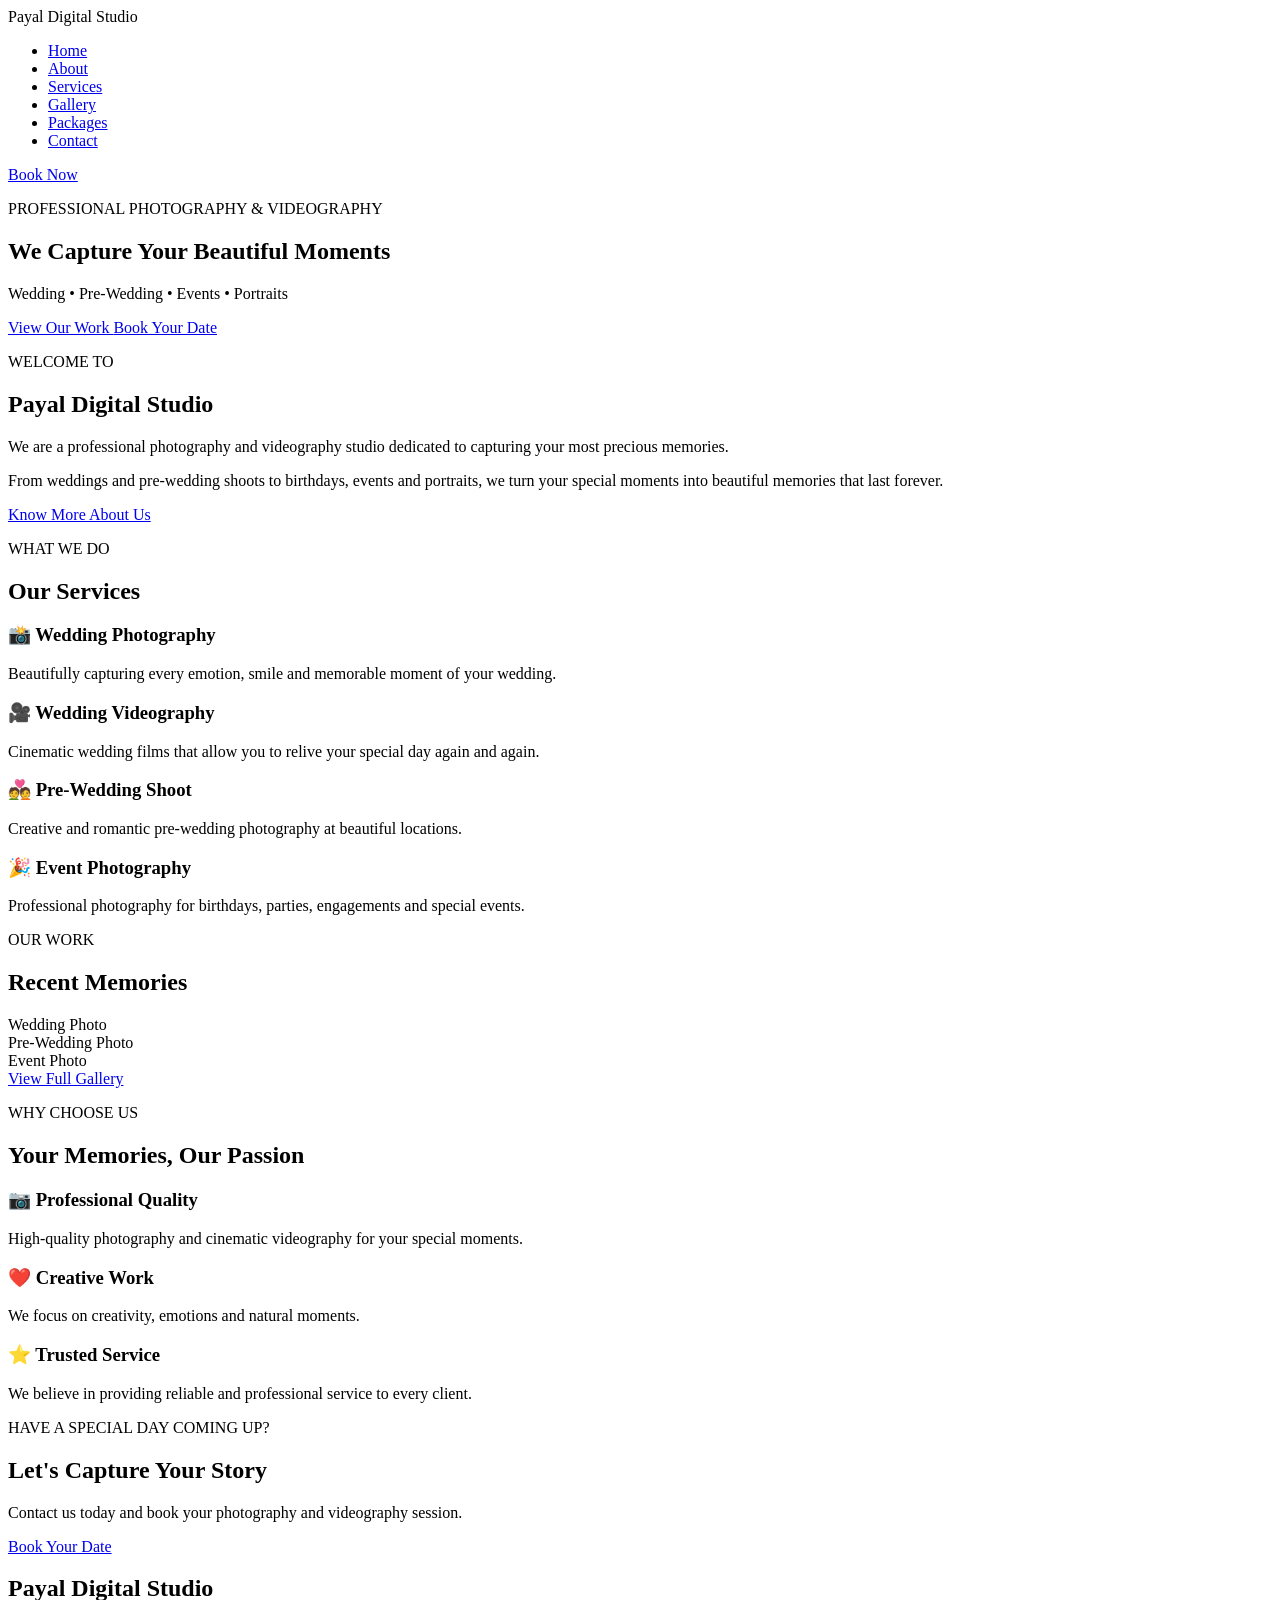
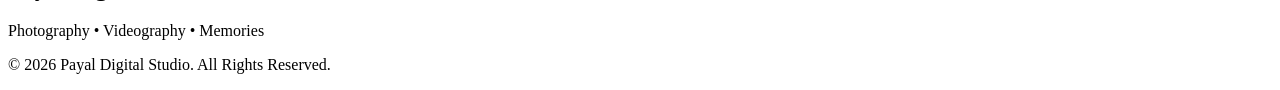
==== index.html @ d98f9c9b "Add files via upload" ====
<!DOCTYPE html>
<html lang="en">

<head>
    <meta charset="UTF-8">
    <meta name="viewport" content="width=device-width, initial-scale=1.0">

    <title>Payal Digital Studio | Photography & Videography</title>

    <!-- CSS File -->
    <link rel="stylesheet" href="css/style.css">
</head>

<body>

    <!-- ================= NAVBAR ================= -->

    <header>
        <nav class="navbar">

            <div class="logo">
                Payal Digital Studio
            </div>

            <ul class="nav-links">
                <li><a href="index.html">Home</a></li>
                <li><a href="about.html">About</a></li>
                <li><a href="services.html">Services</a></li>
                <li><a href="gallery.html">Gallery</a></li>
                <li><a href="packages.html">Packages</a></li>
                <li><a href="contact.html">Contact</a></li>
            </ul>

            <a href="contact.html" class="booking-btn">
                Book Now
            </a>

        </nav>
    </header>


    <!-- ================= HERO SECTION ================= -->

    <section class="hero">

        <div class="hero-content">

            <p class="hero-small-text">
                PROFESSIONAL PHOTOGRAPHY & VIDEOGRAPHY
            </p>

            <h1>
                We Capture Your
                <span>Beautiful Moments</span>
            </h1>

            <p>
                Wedding • Pre-Wedding • Events • Portraits
            </p>

            <div class="hero-buttons">

                <a href="gallery.html" class="primary-btn">
                    View Our Work
                </a>

                <a href="contact.html" class="secondary-btn">
                    Book Your Date
                </a>

            </div>

        </div>

    </section>


    <!-- ================= ABOUT PREVIEW ================= -->

    <section class="about-preview">

        <div class="section-heading">

            <p>WELCOME TO</p>

            <h2>
                Payal Digital Studio
            </h2>

        </div>

        <div class="about-content">

            <div class="about-text">

                <p>
                    We are a professional photography and videography studio
                    dedicated to capturing your most precious memories.
                </p>

                <p>
                    From weddings and pre-wedding shoots to birthdays,
                    events and portraits, we turn your special moments
                    into beautiful memories that last forever.
                </p>

                <a href="about.html" class="primary-btn">
                    Know More About Us
                </a>

            </div>

        </div>

    </section>


    <!-- ================= SERVICES ================= -->

    <section class="services">

        <div class="section-heading">

            <p>WHAT WE DO</p>

            <h2>
                Our Services
            </h2>

        </div>

        <div class="service-container">

            <div class="service-card">

                <h3>📸 Wedding Photography</h3>

                <p>
                    Beautifully capturing every emotion,
                    smile and memorable moment of your wedding.
                </p>

            </div>


            <div class="service-card">

                <h3>🎥 Wedding Videography</h3>

                <p>
                    Cinematic wedding films that allow you
                    to relive your special day again and again.
                </p>

            </div>


            <div class="service-card">

                <h3>💑 Pre-Wedding Shoot</h3>

                <p>
                    Creative and romantic pre-wedding
                    photography at beautiful locations.
                </p>

            </div>


            <div class="service-card">

                <h3>🎉 Event Photography</h3>

                <p>
                    Professional photography for birthdays,
                    parties, engagements and special events.
                </p>

            </div>

        </div>

    </section>


    <!-- ================= GALLERY PREVIEW ================= -->

    <section class="gallery-preview">

        <div class="section-heading">

            <p>OUR WORK</p>

            <h2>
                Recent Memories
            </h2>

        </div>

        <div class="gallery-container">

            <div class="gallery-item">
                <div class="gallery-placeholder">
                    Wedding Photo
                </div>
            </div>

            <div class="gallery-item">
                <div class="gallery-placeholder">
                    Pre-Wedding Photo
                </div>
            </div>

            <div class="gallery-item">
                <div class="gallery-placeholder">
                    Event Photo
                </div>
            </div>

        </div>

        <div class="center-btn">

            <a href="gallery.html" class="primary-btn">
                View Full Gallery
            </a>

        </div>

    </section>


    <!-- ================= WHY CHOOSE US ================= -->

    <section class="why-us">

        <div class="section-heading">

            <p>WHY CHOOSE US</p>

            <h2>
                Your Memories, Our Passion
            </h2>

        </div>

        <div class="features">

            <div class="feature">
                <h3>📷 Professional Quality</h3>
                <p>
                    High-quality photography and cinematic
                    videography for your special moments.
                </p>
            </div>

            <div class="feature">
                <h3>❤️ Creative Work</h3>
                <p>
                    We focus on creativity, emotions and
                    natural moments.
                </p>
            </div>

            <div class="feature">
                <h3>⭐ Trusted Service</h3>
                <p>
                    We believe in providing reliable and
                    professional service to every client.
                </p>
            </div>

        </div>

    </section>


    <!-- ================= BOOKING CTA ================= -->

    <section class="booking-section">

        <div class="booking-content">

            <p>
                HAVE A SPECIAL DAY COMING UP?
            </p>

            <h2>
                Let's Capture Your Story
            </h2>

            <p>
                Contact us today and book your photography
                and videography session.
            </p>

            <a href="contact.html" class="primary-btn">
                Book Your Date
            </a>

        </div>

    </section>


    <!-- ================= FOOTER ================= -->

    <footer>

        <div class="footer-content">

            <h2>
                Payal Digital Studio
            </h2>

            <p>
                Photography • Videography • Memories
            </p>

            <p>
                © 2026 Payal Digital Studio. All Rights Reserved.
            </p>

        </div>

    </footer>


    <!-- JavaScript File -->
    <script src="js/script.js"></script>

</body>

</html>
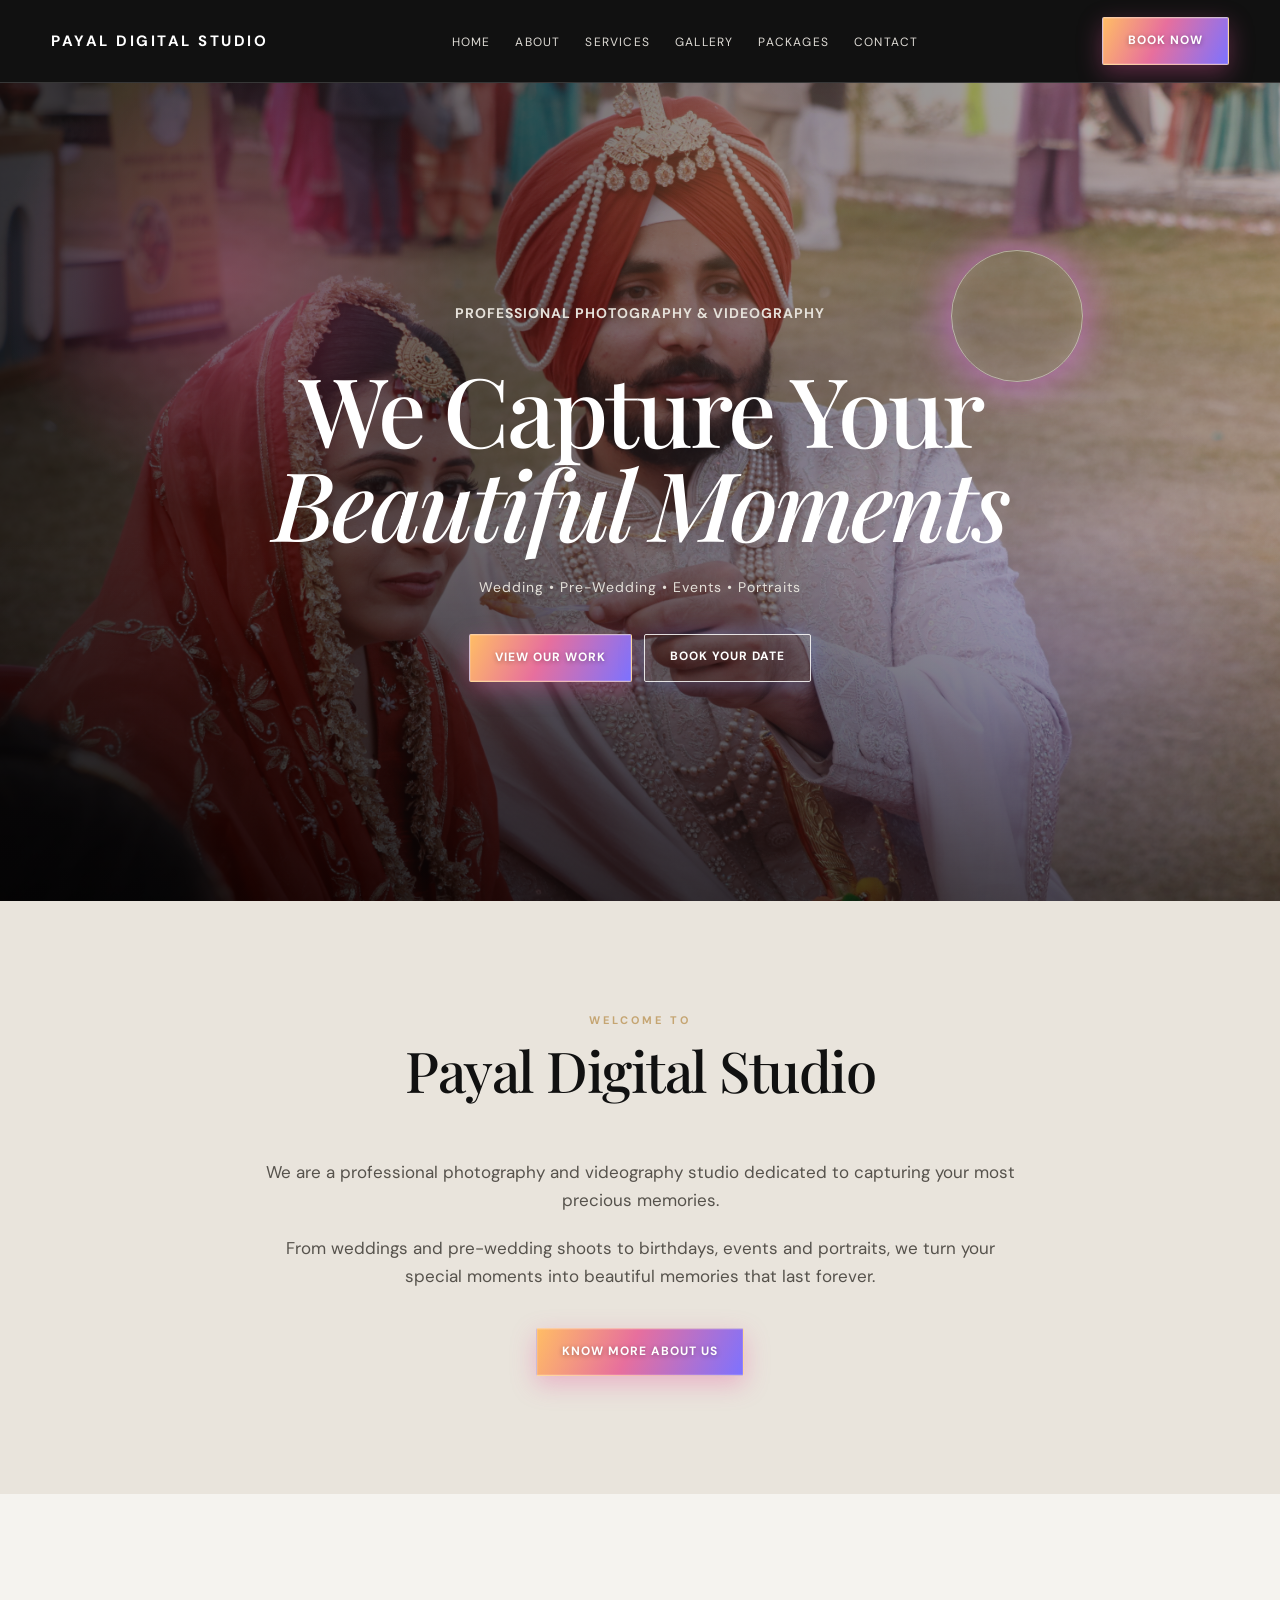
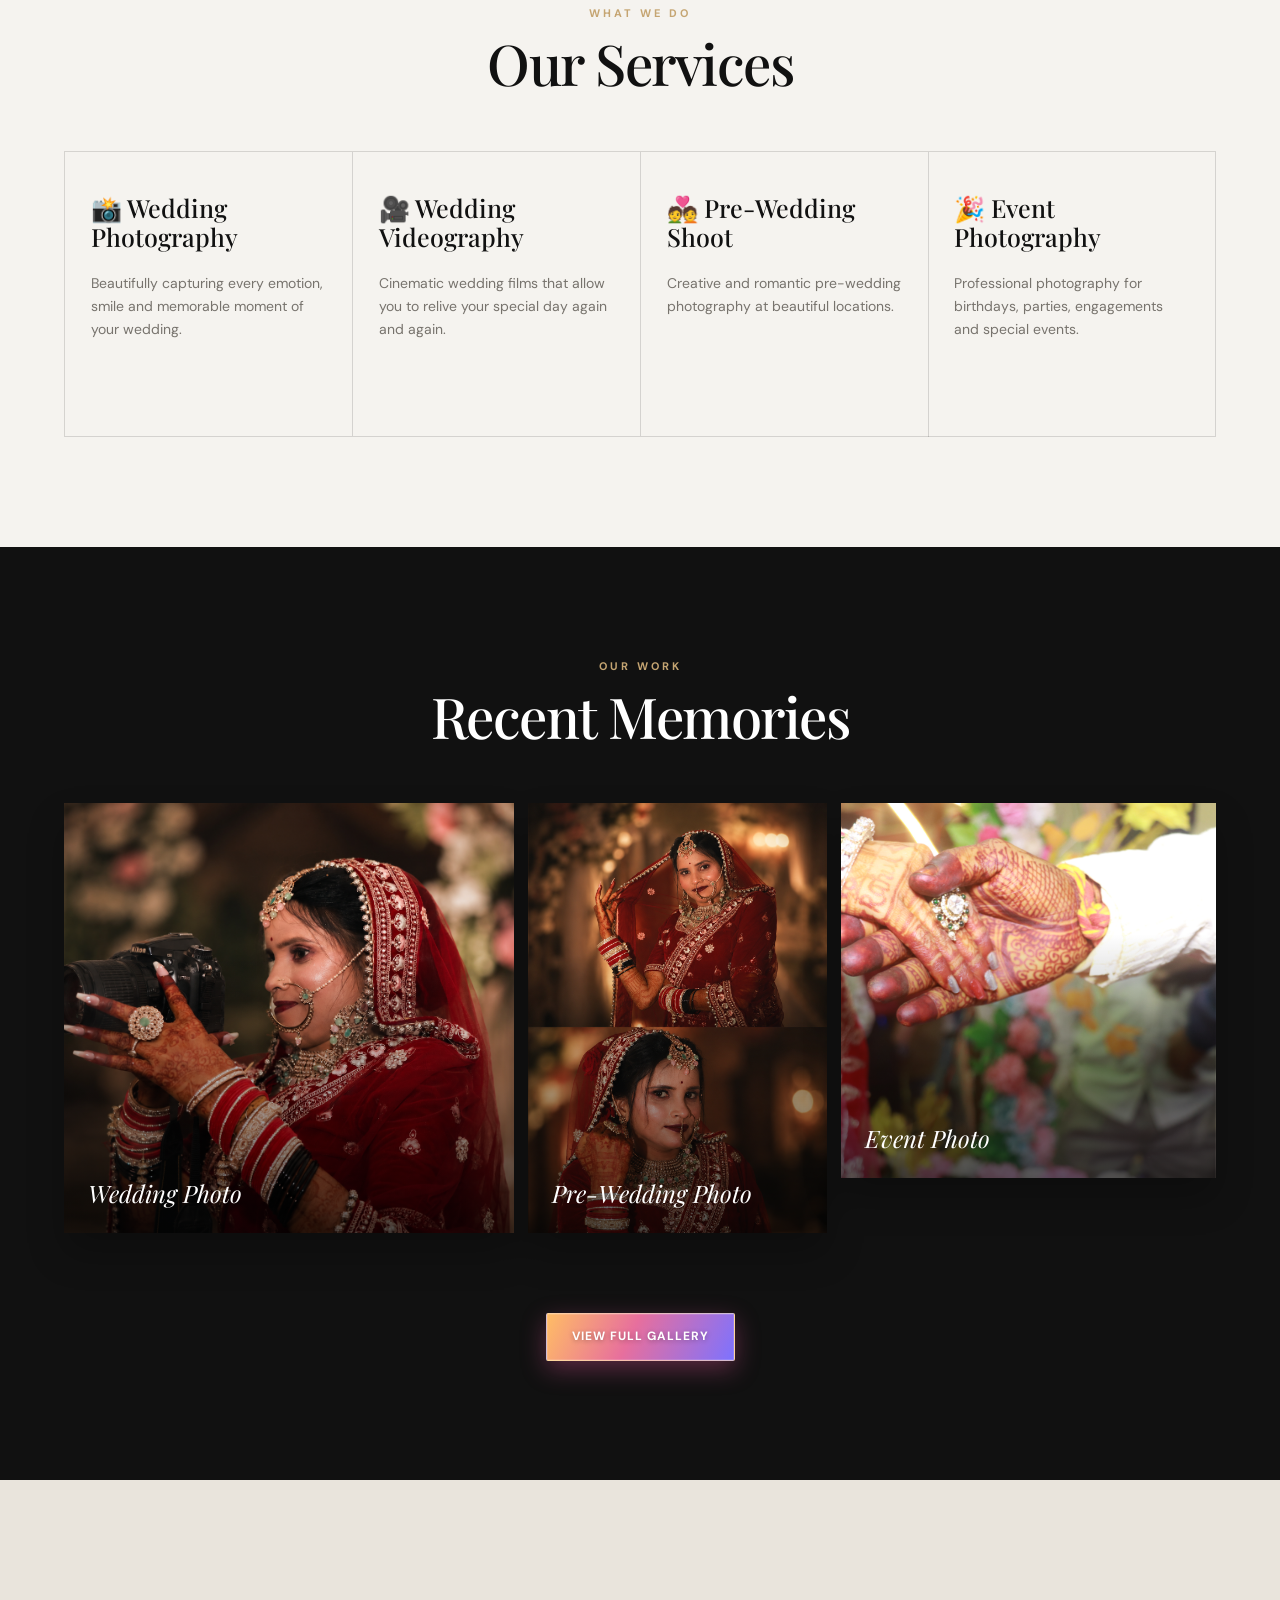
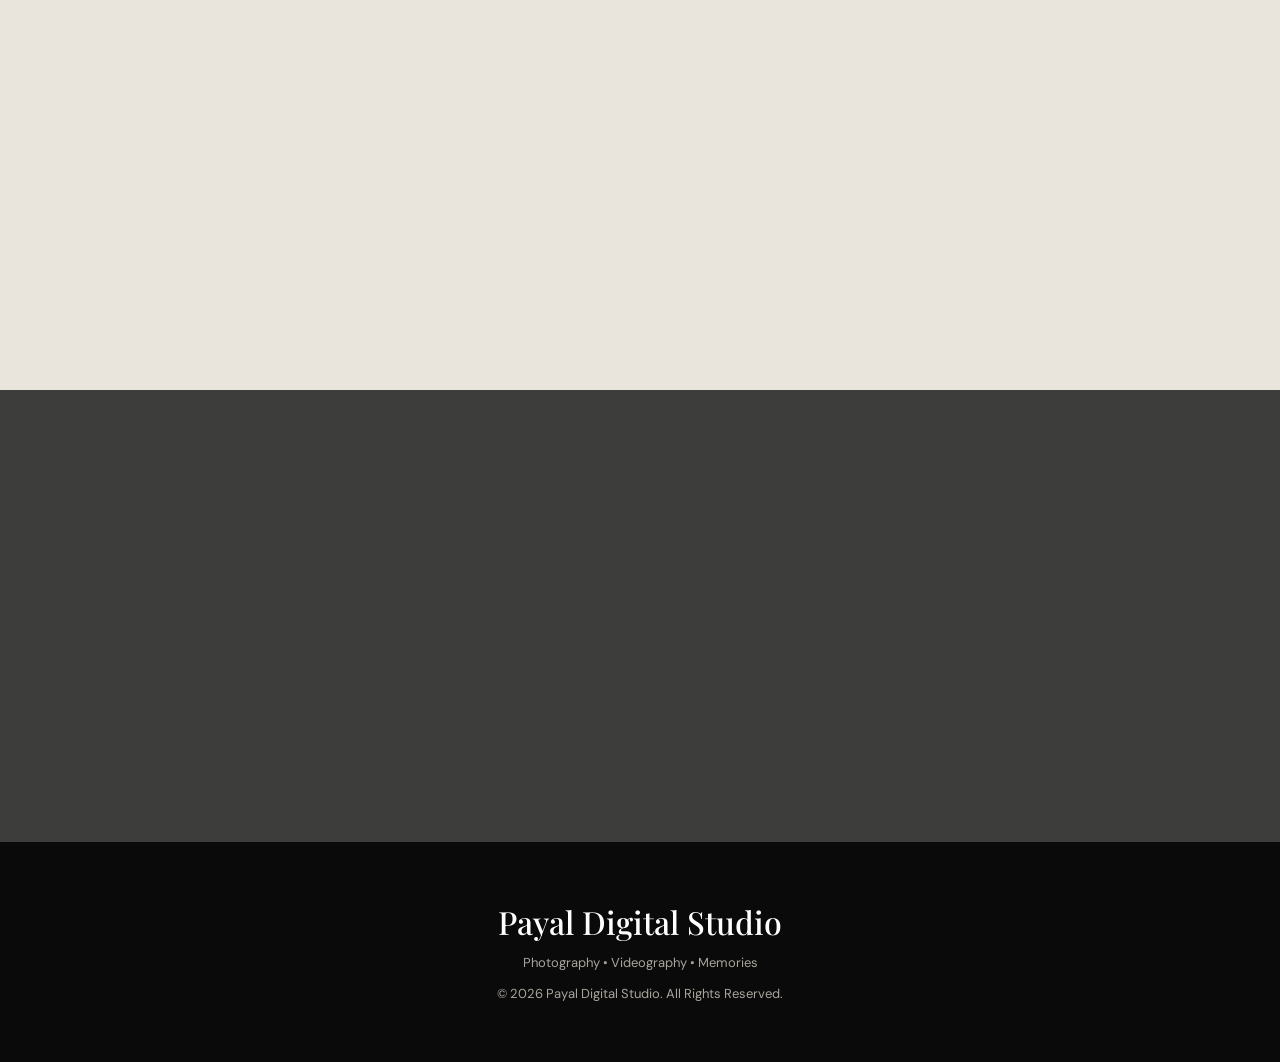
==== commit ba98e6a1: "Update website" ====
--- a/index.html
+++ b/index.html
@@ -1,334 +1,334 @@
-<!DOCTYPE html>
-<html lang="en">
-
-<head>
-    <meta charset="UTF-8">
-    <meta name="viewport" content="width=device-width, initial-scale=1.0">
-
-    <title>Payal Digital Studio | Photography & Videography</title>
-
-    <!-- CSS File -->
-    <link rel="stylesheet" href="css/style.css">
-</head>
-
-<body>
-
-    <!-- ================= NAVBAR ================= -->
-
-    <header>
-        <nav class="navbar">
-
-            <div class="logo">
-                Payal Digital Studio
-            </div>
-
-            <ul class="nav-links">
-                <li><a href="index.html">Home</a></li>
-                <li><a href="about.html">About</a></li>
-                <li><a href="services.html">Services</a></li>
-                <li><a href="gallery.html">Gallery</a></li>
-                <li><a href="packages.html">Packages</a></li>
-                <li><a href="contact.html">Contact</a></li>
-            </ul>
-
-            <a href="contact.html" class="booking-btn">
-                Book Now
-            </a>
-
-        </nav>
-    </header>
-
-
-    <!-- ================= HERO SECTION ================= -->
-
-    <section class="hero">
-
-        <div class="hero-content">
-
-            <p class="hero-small-text">
-                PROFESSIONAL PHOTOGRAPHY & VIDEOGRAPHY
-            </p>
-
-            <h1>
-                We Capture Your
-                <span>Beautiful Moments</span>
-            </h1>
-
-            <p>
-                Wedding • Pre-Wedding • Events • Portraits
-            </p>
-
-            <div class="hero-buttons">
-
-                <a href="gallery.html" class="primary-btn">
-                    View Our Work
-                </a>
-
-                <a href="contact.html" class="secondary-btn">
-                    Book Your Date
-                </a>
-
-            </div>
-
-        </div>
-
-    </section>
-
-
-    <!-- ================= ABOUT PREVIEW ================= -->
-
-    <section class="about-preview">
-
-        <div class="section-heading">
-
-            <p>WELCOME TO</p>
-
-            <h2>
-                Payal Digital Studio
-            </h2>
-
-        </div>
-
-        <div class="about-content">
-
-            <div class="about-text">
-
-                <p>
-                    We are a professional photography and videography studio
-                    dedicated to capturing your most precious memories.
-                </p>
-
-                <p>
-                    From weddings and pre-wedding shoots to birthdays,
-                    events and portraits, we turn your special moments
-                    into beautiful memories that last forever.
-                </p>
-
-                <a href="about.html" class="primary-btn">
-                    Know More About Us
-                </a>
-
-            </div>
-
-        </div>
-
-    </section>
-
-
-    <!-- ================= SERVICES ================= -->
-
-    <section class="services">
-
-        <div class="section-heading">
-
-            <p>WHAT WE DO</p>
-
-            <h2>
-                Our Services
-            </h2>
-
-        </div>
-
-        <div class="service-container">
-
-            <div class="service-card">
-
-                <h3>📸 Wedding Photography</h3>
-
-                <p>
-                    Beautifully capturing every emotion,
-                    smile and memorable moment of your wedding.
-                </p>
-
-            </div>
-
-
-            <div class="service-card">
-
-                <h3>🎥 Wedding Videography</h3>
-
-                <p>
-                    Cinematic wedding films that allow you
-                    to relive your special day again and again.
-                </p>
-
-            </div>
-
-
-            <div class="service-card">
-
-                <h3>💑 Pre-Wedding Shoot</h3>
-
-                <p>
-                    Creative and romantic pre-wedding
-                    photography at beautiful locations.
-                </p>
-
-            </div>
-
-
-            <div class="service-card">
-
-                <h3>🎉 Event Photography</h3>
-
-                <p>
-                    Professional photography for birthdays,
-                    parties, engagements and special events.
-                </p>
-
-            </div>
-
-        </div>
-
-    </section>
-
-
-    <!-- ================= GALLERY PREVIEW ================= -->
-
-    <section class="gallery-preview">
-
-        <div class="section-heading">
-
-            <p>OUR WORK</p>
-
-            <h2>
-                Recent Memories
-            </h2>
-
-        </div>
-
-        <div class="gallery-container">
-
-            <div class="gallery-item">
-                <div class="gallery-placeholder">
-                    Wedding Photo
-                </div>
-            </div>
-
-            <div class="gallery-item">
-                <div class="gallery-placeholder">
-                    Pre-Wedding Photo
-                </div>
-            </div>
-
-            <div class="gallery-item">
-                <div class="gallery-placeholder">
-                    Event Photo
-                </div>
-            </div>
-
-        </div>
-
-        <div class="center-btn">
-
-            <a href="gallery.html" class="primary-btn">
-                View Full Gallery
-            </a>
-
-        </div>
-
-    </section>
-
-
-    <!-- ================= WHY CHOOSE US ================= -->
-
-    <section class="why-us">
-
-        <div class="section-heading">
-
-            <p>WHY CHOOSE US</p>
-
-            <h2>
-                Your Memories, Our Passion
-            </h2>
-
-        </div>
-
-        <div class="features">
-
-            <div class="feature">
-                <h3>📷 Professional Quality</h3>
-                <p>
-                    High-quality photography and cinematic
-                    videography for your special moments.
-                </p>
-            </div>
-
-            <div class="feature">
-                <h3>❤️ Creative Work</h3>
-                <p>
-                    We focus on creativity, emotions and
-                    natural moments.
-                </p>
-            </div>
-
-            <div class="feature">
-                <h3>⭐ Trusted Service</h3>
-                <p>
-                    We believe in providing reliable and
-                    professional service to every client.
-                </p>
-            </div>
-
-        </div>
-
-    </section>
-
-
-    <!-- ================= BOOKING CTA ================= -->
-
-    <section class="booking-section">
-
-        <div class="booking-content">
-
-            <p>
-                HAVE A SPECIAL DAY COMING UP?
-            </p>
-
-            <h2>
-                Let's Capture Your Story
-            </h2>
-
-            <p>
-                Contact us today and book your photography
-                and videography session.
-            </p>
-
-            <a href="contact.html" class="primary-btn">
-                Book Your Date
-            </a>
-
-        </div>
-
-    </section>
-
-
-    <!-- ================= FOOTER ================= -->
-
-    <footer>
-
-        <div class="footer-content">
-
-            <h2>
-                Payal Digital Studio
-            </h2>
-
-            <p>
-                Photography • Videography • Memories
-            </p>
-
-            <p>
-                © 2026 Payal Digital Studio. All Rights Reserved.
-            </p>
-
-        </div>
-
-    </footer>
-
-
-    <!-- JavaScript File -->
-    <script src="js/script.js"></script>
-
-</body>
-
+<!DOCTYPE html>
+<html lang="en">
+
+<head>
+    <meta charset="UTF-8">
+    <meta name="viewport" content="width=device-width, initial-scale=1.0">
+
+    <title>Payal Digital Studio | Photography & Videography</title>
+
+    <!-- CSS File -->
+    <link rel="stylesheet" href="css/style.css">
+</head>
+
+<body>
+
+    <!-- ================= NAVBAR ================= -->
+
+    <header>
+        <nav class="navbar">
+
+            <div class="logo">
+                Payal Digital Studio
+            </div>
+
+            <ul class="nav-links">
+                <li><a href="index.html">Home</a></li>
+                <li><a href="about.html">About</a></li>
+                <li><a href="services.html">Services</a></li>
+                <li><a href="gallery.html">Gallery</a></li>
+                <li><a href="packages.html">Packages</a></li>
+                <li><a href="contact.html">Contact</a></li>
+            </ul>
+
+            <a href="contact.html" class="booking-btn">
+                Book Now
+            </a>
+
+        </nav>
+    </header>
+
+
+    <!-- ================= HERO SECTION ================= -->
+
+    <section class="hero">
+
+        <div class="hero-content">
+
+            <p class="hero-small-text">
+                PROFESSIONAL PHOTOGRAPHY & VIDEOGRAPHY
+            </p>
+
+            <h1>
+                We Capture Your
+                <span>Beautiful Moments</span>
+            </h1>
+
+            <p>
+                Wedding • Pre-Wedding • Events • Portraits
+            </p>
+
+            <div class="hero-buttons">
+
+                <a href="gallery.html" class="primary-btn">
+                    View Our Work
+                </a>
+
+                <a href="contact.html" class="secondary-btn">
+                    Book Your Date
+                </a>
+
+            </div>
+
+        </div>
+
+    </section>
+
+
+    <!-- ================= ABOUT PREVIEW ================= -->
+
+    <section class="about-preview">
+
+        <div class="section-heading">
+
+            <p>WELCOME TO</p>
+
+            <h2>
+                Payal Digital Studio
+            </h2>
+
+        </div>
+
+        <div class="about-content">
+
+            <div class="about-text">
+
+                <p>
+                    We are a professional photography and videography studio
+                    dedicated to capturing your most precious memories.
+                </p>
+
+                <p>
+                    From weddings and pre-wedding shoots to birthdays,
+                    events and portraits, we turn your special moments
+                    into beautiful memories that last forever.
+                </p>
+
+                <a href="about.html" class="primary-btn">
+                    Know More About Us
+                </a>
+
+            </div>
+
+        </div>
+
+    </section>
+
+
+    <!-- ================= SERVICES ================= -->
+
+    <section class="services">
+
+        <div class="section-heading">
+
+            <p>WHAT WE DO</p>
+
+            <h2>
+                Our Services
+            </h2>
+
+        </div>
+
+        <div class="service-container">
+
+            <div class="service-card">
+
+                <h3>📸 Wedding Photography</h3>
+
+                <p>
+                    Beautifully capturing every emotion,
+                    smile and memorable moment of your wedding.
+                </p>
+
+            </div>
+
+
+            <div class="service-card">
+
+                <h3>🎥 Wedding Videography</h3>
+
+                <p>
+                    Cinematic wedding films that allow you
+                    to relive your special day again and again.
+                </p>
+
+            </div>
+
+
+            <div class="service-card">
+
+                <h3>💑 Pre-Wedding Shoot</h3>
+
+                <p>
+                    Creative and romantic pre-wedding
+                    photography at beautiful locations.
+                </p>
+
+            </div>
+
+
+            <div class="service-card">
+
+                <h3>🎉 Event Photography</h3>
+
+                <p>
+                    Professional photography for birthdays,
+                    parties, engagements and special events.
+                </p>
+
+            </div>
+
+        </div>
+
+    </section>
+
+
+    <!-- ================= GALLERY PREVIEW ================= -->
+
+    <section class="gallery-preview">
+
+        <div class="section-heading">
+
+            <p>OUR WORK</p>
+
+            <h2>
+                Recent Memories
+            </h2>
+
+        </div>
+
+        <div class="gallery-container">
+
+            <div class="gallery-item">
+                <div class="gallery-placeholder">
+                    Wedding Photo
+                </div>
+            </div>
+
+            <div class="gallery-item">
+                <div class="gallery-placeholder">
+                    Pre-Wedding Photo
+                </div>
+            </div>
+
+            <div class="gallery-item">
+                <div class="gallery-placeholder">
+                    Event Photo
+                </div>
+            </div>
+
+        </div>
+
+        <div class="center-btn">
+
+            <a href="gallery.html" class="primary-btn">
+                View Full Gallery
+            </a>
+
+        </div>
+
+    </section>
+
+
+    <!-- ================= WHY CHOOSE US ================= -->
+
+    <section class="why-us">
+
+        <div class="section-heading">
+
+            <p>WHY CHOOSE US</p>
+
+            <h2>
+                Your Memories, Our Passion
+            </h2>
+
+        </div>
+
+        <div class="features">
+
+            <div class="feature">
+                <h3>📷 Professional Quality</h3>
+                <p>
+                    High-quality photography and cinematic
+                    videography for your special moments.
+                </p>
+            </div>
+
+            <div class="feature">
+                <h3>❤️ Creative Work</h3>
+                <p>
+                    We focus on creativity, emotions and
+                    natural moments.
+                </p>
+            </div>
+
+            <div class="feature">
+                <h3>⭐ Trusted Service</h3>
+                <p>
+                    We believe in providing reliable and
+                    professional service to every client.
+                </p>
+            </div>
+
+        </div>
+
+    </section>
+
+
+    <!-- ================= BOOKING CTA ================= -->
+
+    <section class="booking-section">
+
+        <div class="booking-content">
+
+            <p>
+                HAVE A SPECIAL DAY COMING UP?
+            </p>
+
+            <h2>
+                Let's Capture Your Story
+            </h2>
+
+            <p>
+                Contact us today and book your photography
+                and videography session.
+            </p>
+
+            <a href="contact.html" class="primary-btn">
+                Book Your Date
+            </a>
+
+        </div>
+
+    </section>
+
+
+    <!-- ================= FOOTER ================= -->
+
+    <footer>
+
+        <div class="footer-content">
+
+            <h2>
+                Payal Digital Studio
+            </h2>
+
+            <p>
+                Photography • Videography • Memories
+            </p>
+
+            <p>
+                © 2026 Payal Digital Studio. All Rights Reserved.
+            </p>
+
+        </div>
+
+    </footer>
+
+
+    <!-- JavaScript File -->
+    <script src="js/script.js"></script>
+
+</body>
+
 </html>
--- a/css/style.css
+++ b/css/style.css
@@ -0,0 +1,621 @@
+﻿@import url('https://fonts.googleapis.com/css2?family=DM+Sans:wght@400;500;600;700&family=Playfair+Display:ital,wght@0,500;0,600;0,700;1,500&display=swap');
+
+:root {
+ --ink:#111;
+ --paper:#f5f3ef;
+ --muted:#77736d;
+ --accent:#c5a572;
+ --line:rgba(17,17,17,.14);
+ }
+
+* {
+ margin:0;
+ padding:0;
+ box-sizing:border-box;
+ }
+ html {
+ scroll-behavior:smooth;
+ }
+
+body {
+ background:var(--paper);
+ color:var(--ink);
+ font-family:'DM Sans',Arial,sans-serif;
+ line-height:1.65;
+ overflow-x:hidden;
+ }
+ a {
+ color:inherit;
+ text-decoration:none;
+ }
+ ul {
+ list-style:none;
+ }
+
+header {
+ background:#111;
+ position:sticky;
+ top:0;
+ z-index:20;
+ border-bottom:1px solid rgba(255,255,255,.16);
+ }
+
+.navbar {
+ min-height:82px;
+ max-width:1400px;
+ margin:auto;
+ padding:0 4vw;
+ display:flex;
+ align-items:center;
+ justify-content:space-between;
+ gap:28px;
+ }
+
+.logo {
+ color:#fff;
+ text-transform:uppercase;
+ letter-spacing:2.5px;
+ font-size:15px;
+ font-weight:700;
+ white-space:nowrap;
+ }
+
+.nav-links {
+ display:flex;
+ align-items:center;
+ gap:25px;
+ }
+.nav-links a {
+ color:#dedbd5;
+ font-size:12px;
+ letter-spacing:1.2px;
+ text-transform:uppercase;
+ transition:color .25s ease;
+ }
+.nav-links a:hover {
+ color:var(--accent);
+ }
+
+.booking-btn,.primary-btn {
+ background:var(--accent);
+ color:#171512;
+ display:inline-block;
+ padding:13px 25px;
+ font-size:12px;
+ font-weight:700;
+ letter-spacing:1px;
+ text-transform:uppercase;
+ transition:transform .3s ease,background .3s ease;
+ }
+.booking-btn:hover,.primary-btn:hover {
+ background:#fff;
+ transform:translateY(-3px);
+ }
+
+.hero {
+ min-height:calc(100vh - 82px);
+ display:grid;
+ place-items:center;
+ position:relative;
+ isolation:isolate;
+ padding:100px 20px;
+ text-align:center;
+ background:linear-gradient(90deg,rgba(0,0,0,.78),rgba(0,0,0,.25)),url('../images/hero.JPG') center/cover no-repeat;
+ }
+.hero::after {
+ content:'';
+ position:absolute;
+ inset:0;
+ z-index:-1;
+ background:linear-gradient(transparent 55%,rgba(0,0,0,.55));
+ }
+
+.hero-content {
+ max-width:1000px;
+ color:#fff;
+ animation:hero-in 1.1s cubic-bezier(.2,.7,.2,1) both;
+ }
+.hero-small-text,.section-heading p,.booking-content > p:first-child {
+ color:var(--accent);
+ font-size:11px;
+ font-weight:700;
+ letter-spacing:3px;
+ text-transform:uppercase;
+ }
+.hero-small-text {
+ margin-bottom:24px;
+ }
+
+.hero h1 {
+ font-family:'Playfair Display',Georgia,serif;
+ font-size:clamp(48px,7.5vw,105px);
+ font-weight:500;
+ line-height:.98;
+ letter-spacing:-3px;
+ margin-bottom:27px;
+ }
+.hero h1 span {
+ color:#fff;
+ display:block;
+ font-style:italic;
+ }
+.hero-content > p {
+ color:#e5e1da;
+ letter-spacing:1px;
+ font-size:14px;
+ margin-bottom:35px;
+ }
+
+.hero-buttons {
+ display:flex;
+ justify-content:center;
+ gap:12px;
+ flex-wrap:wrap;
+ }
+.secondary-btn {
+ border:1px solid rgba(255,255,255,.75);
+ color:#fff;
+ display:inline-block;
+ padding:12px 25px;
+ font-size:12px;
+ font-weight:700;
+ letter-spacing:1px;
+ text-transform:uppercase;
+ transition:.3s ease;
+ }
+.secondary-btn:hover {
+ background:#fff;
+ color:#111;
+ }
+
+section {
+ padding:110px 5vw;
+ }
+.section-heading {
+ text-align:center;
+ margin:0 auto 58px;
+ max-width:700px;
+ }
+.section-heading p {
+ margin-bottom:12px;
+ }
+.section-heading h2 {
+ font:500 clamp(37px,4.4vw,64px)/1.04 'Playfair Display',Georgia,serif;
+ letter-spacing:-1.5px;
+ }
+
+.about-preview,.why-us {
+ background:#e9e4dc;
+ }
+.about-content {
+ max-width:760px;
+ text-align:center;
+ margin:auto;
+ }
+.about-text p {
+ color:#56524c;
+ font-size:17px;
+ margin-bottom:20px;
+ }
+.about-text .primary-btn {
+ margin-top:18px;
+ }
+
+.services {
+ background:var(--paper);
+ }
+.service-container {
+ max-width:1300px;
+ margin:auto;
+ display:grid;
+ grid-template-columns:repeat(4,1fr);
+ border-top:1px solid var(--line);
+ border-left:1px solid var(--line);
+ }
+.service-card {
+ min-height:285px;
+ padding:42px 26px 30px;
+ background:transparent;
+ border-right:1px solid var(--line);
+ border-bottom:1px solid var(--line);
+ transition:background .35s ease,color .35s ease,transform .35s ease;
+ }
+.service-card:hover {
+ background:#171717;
+ color:#fff;
+ transform:translateY(-8px);
+ }
+.service-card h3 {
+ font:500 25px/1.15 'Playfair Display',Georgia,serif;
+ margin-bottom:20px;
+ }
+.service-card p {
+ color:var(--muted);
+ font-size:14px;
+ transition:color .3s;
+ }
+.service-card:hover p {
+ color:#d8d2c8;
+ }
+
+.gallery-preview {
+ background:#111;
+ color:#fff;
+ }
+.gallery-preview .section-heading h2 {
+ color:#fff;
+ }
+.gallery-container {
+ max-width:1300px;
+ display:grid;
+ grid-template-columns:1.2fr .8fr 1fr;
+ gap:14px;
+ margin:auto;
+ }
+.gallery-item {
+ height:430px;
+ overflow:hidden;
+ position:relative;
+ background:#292929;
+ }
+.gallery-item:nth-child(2) {
+ transform:translateY(45px);
+ }
+.gallery-item:nth-child(3) {
+ height:375px;
+ }
+.gallery-placeholder {
+ width:100%;
+ height:100%;
+ display:grid;
+ place-items:end start;
+ padding:24px;
+ background:linear-gradient(0deg,rgba(0,0,0,.65),transparent 65%),url('../images/ChatGPT Image Aug 26, 2026, 05_26_32 PM.png') center/cover;
+ color:#fff;
+ font:italic 24px 'Playfair Display',serif;
+ transition:transform .7s cubic-bezier(.2,.7,.2,1);
+ }
+.gallery-item:nth-child(2) .gallery-placeholder {
+ background-image:linear-gradient(0deg,rgba(0,0,0,.65),transparent 65%),url('../images/ChatGPT Image Aug 26, 2026, 05_28_21 PM.png');
+ background-position:center top;
+ }
+.gallery-item:nth-child(3) .gallery-placeholder {
+ background-image:linear-gradient(0deg,rgba(0,0,0,.65),transparent 65%),url('../images/wedding.JPG');
+ background-position:65% center;
+ }
+.gallery-item:hover .gallery-placeholder {
+ transform:scale(1.07);
+ }
+.center-btn {
+ margin-top:80px;
+ text-align:center;
+ }
+
+.features {
+ max-width:1150px;
+ margin:auto;
+ display:grid;
+ grid-template-columns:repeat(3,1fr);
+ gap:0;
+ }
+.feature {
+ text-align:center;
+ padding:26px 42px;
+ border-right:1px solid var(--line);
+ }
+.feature:last-child {
+ border:0;
+ }
+.feature h3 {
+ font:500 25px/1.2 'Playfair Display',Georgia,serif;
+ margin-bottom:15px;
+ }
+.feature p {
+ color:#5f5a53;
+ font-size:14px;
+ }
+
+.booking-section {
+ background:linear-gradient(rgba(0,0,0,.75),rgba(0,0,0,.75)),url('../images/hero.JPG') center/cover fixed;
+ color:#fff;
+ text-align:center;
+ }
+.booking-content {
+ max-width:760px;
+ margin:auto;
+ }
+.booking-content h2 {
+ font:500 clamp(42px,5vw,70px)/1.03 'Playfair Display',Georgia,serif;
+ margin:17px 0;
+ }
+.booking-content > p:not(:first-child) {
+ color:#ddd7cf;
+ margin-bottom:32px;
+ }
+ footer {
+ background:#0a0a0a;
+ color:#fff;
+ padding:58px 20px;
+ text-align:center;
+ }
+.footer-content h2 {
+ font:500 32px 'Playfair Display',serif;
+ }
+.footer-content p {
+ color:#aaa49c;
+ font-size:13px;
+ margin-top:9px;
+ }
+
+[data-reveal] {
+ opacity:0;
+ transform:translateY(35px);
+ transition:opacity .75s ease,transform .75s cubic-bezier(.2,.7,.2,1);
+ }
+ [data-reveal].is-visible {
+ opacity:1;
+ transform:none;
+ }
+ @keyframes hero-in {
+ from {
+ opacity:0;
+ transform:translateY(24px);
+ }
+ to {
+ opacity:1;
+ transform:none;
+ }
+ }
+ @media (prefers-reduced-motion:reduce) {
+ *,*::before,*::after {
+ animation-duration:.01ms!important;
+ transition-duration:.01ms!important;
+ scroll-behavior:auto!important;
+ }
+ }
+
+@media (max-width:900px) {
+ .nav-links {
+ gap:13px;
+ }
+.service-container {
+ grid-template-columns:repeat(2,1fr);
+ }
+.gallery-container {
+ grid-template-columns:1fr 1fr;
+ }
+.gallery-item:nth-child(2) {
+ transform:none;
+ }
+.gallery-item:nth-child(3) {
+ grid-column:1/-1;
+ }
+.feature {
+ padding:24px;
+ }
+ }
+ @media (max-width:680px) {
+ header {
+ position:relative;
+ }
+.navbar {
+ min-height:auto;
+ padding:19px 20px;
+ flex-wrap:wrap;
+ justify-content:center;
+ }
+.logo {
+ width:100%;
+ text-align:center;
+ }
+.nav-links {
+ justify-content:center;
+ flex-wrap:wrap;
+ }
+.booking-btn {
+ display:none;
+ }
+.hero {
+ min-height:650px;
+ }
+.hero h1 {
+ letter-spacing:-2px;
+ }
+.service-container,.features,.gallery-container {
+ grid-template-columns:1fr;
+ }
+.gallery-item,.gallery-item:nth-child(3) {
+ height:330px;
+ grid-column:auto;
+ }
+.feature {
+ border-right:0;
+ border-bottom:1px solid var(--line);
+ }
+.feature:last-child {
+ border-bottom:0;
+ }
+.booking-section {
+ background-attachment:scroll;
+ }
+ section {
+ padding:78px 24px;
+ }
+ }
+
+
+/* Cinematic colour and depth layer */
+.hero {
+ perspective:1100px;
+ background-position:center;
+ }
+
+.hero::before,.hero::after {
+ z-index:0;
+ }
+
+.hero::before {
+ content:'';
+ position:absolute;
+ inset:0;
+ z-index:0;
+ pointer-events:none;
+ background:radial-gradient(circle at 18% 24%,rgba(255,77,157,.30),transparent 19%),radial-gradient(circle at 82% 72%,rgba(86,92,255,.33),transparent 24%),radial-gradient(circle at 58% 12%,rgba(255,181,72,.20),transparent 20%);
+ mix-blend-mode:screen;
+ animation:colour-drift 12s ease-in-out infinite alternate;
+ }
+
+.hero-content {
+ position:relative;
+ z-index:1;
+ transform-style:preserve-3d;
+ transition:transform .22s ease-out;
+ }
+
+.hero-content::before {
+ content:'';
+ position:absolute;
+ width:130px;
+ height:130px;
+ right:-75px;
+ top:-52px;
+ border:1px solid rgba(255,255,255,.46);
+ border-radius:50%;
+ box-shadow:0 0 45px rgba(232,102,255,.65),inset 0 0 25px rgba(255,255,255,.14);
+ animation:orb-float 5.5s ease-in-out infinite;
+ }
+
+.hero-content > * {
+ position:relative;
+ z-index:1;
+ }
+
+.booking-btn,.primary-btn {
+ position:relative;
+ overflow:hidden;
+ isolation:isolate;
+ border:1px solid rgba(255,235,190,.6);
+ border-radius:2px;
+ background:linear-gradient(115deg,#ffbd65 0%,#e76f9d 45%,#7d72ff 100%);
+ color:#fff;
+ box-shadow:0 8px 24px rgba(232,87,157,.35),0 0 0 1px rgba(255,255,255,.12) inset;
+ text-shadow:0 1px 5px rgba(0,0,0,.32);
+ }
+
+.booking-btn::before,.primary-btn::before {
+ content:'';
+ position:absolute;
+ inset:-3px;
+ z-index:-1;
+ background:linear-gradient(105deg,transparent 28%,rgba(255,255,255,.8) 46%,transparent 61%);
+ transform:translateX(-120%) skewX(-18deg);
+ transition:transform .7s ease;
+ }
+
+.booking-btn:hover,.primary-btn:hover {
+ color:#fff;
+ background:linear-gradient(115deg,#7d72ff,#e76f9d 53%,#ffbd65);
+ box-shadow:0 12px 36px rgba(232,87,157,.54),0 0 26px rgba(116,105,255,.42);
+ transform:translateY(-4px) scale(1.025);
+ }
+
+.booking-btn:hover::before,.primary-btn:hover::before {
+ transform:translateX(125%) skewX(-18deg);
+ }
+
+.secondary-btn {
+ border-color:rgba(255,255,255,.85);
+ border-radius:2px;
+ box-shadow:0 0 24px rgba(110,139,255,.32),inset 0 0 18px rgba(255,255,255,.10);
+ backdrop-filter:blur(4px);
+ }
+.secondary-btn:hover {
+ box-shadow:0 0 34px rgba(255,192,105,.65);
+ transform:translateY(-4px);
+ }
+
+.service-card {
+ position:relative;
+ overflow:hidden;
+ transform-style:preserve-3d;
+ will-change:transform;
+ }
+.service-card::before {
+ content:'';
+ position:absolute;
+ width:180px;
+ height:180px;
+ left:-90px;
+ bottom:-110px;
+ border-radius:50%;
+ background:radial-gradient(circle,rgba(243,97,175,.32),transparent 68%);
+ opacity:0;
+ transition:opacity .4s ease;
+ }
+.service-card:hover::before {
+ opacity:1;
+ }
+.service-card:nth-child(even)::before {
+ background:radial-gradient(circle,rgba(100,116,255,.35),transparent 68%);
+ left:auto;
+ right:-90px;
+ }
+.service-card h3,.service-card p {
+ position:relative;
+ z-index:1;
+ }
+
+.gallery-container {
+ perspective:1200px;
+ }
+.gallery-item {
+ box-shadow:0 20px 35px rgba(0,0,0,.24);
+ transform-style:preserve-3d;
+ transition:transform .45s cubic-bezier(.2,.7,.2,1),box-shadow .45s ease;
+ }
+.gallery-item:hover {
+ box-shadow:0 30px 55px rgba(236,108,177,.30);
+ }
+
+.gallery-item:nth-child(1):hover {
+ transform:rotateY(3deg) rotateX(-2deg) translateY(-10px);
+ }
+.gallery-item:nth-child(2):hover {
+ transform:translateY(35px) rotateY(-3deg) rotateX(-2deg);
+ }
+.gallery-item:nth-child(3):hover {
+ transform:rotateY(3deg) rotateX(-2deg) translateY(-10px);
+ }
+
+@keyframes colour-drift {
+ 0% {
+ transform:scale(1) rotate(0);
+ filter:hue-rotate(0deg);
+ }
+ 100% {
+ transform:scale(1.12) rotate(5deg);
+ filter:hue-rotate(22deg);
+ }
+ }
+ @keyframes orb-float {
+ 0%,100% {
+ transform:translate3d(0,0,30px);
+ }
+ 50% {
+ transform:translate3d(-16px,18px,65px);
+ }
+ }
+
+@media (max-width:680px), (prefers-reduced-motion:reduce) {
+ .hero::before,.hero-content::before {
+ animation:none;
+ }
+.gallery-item:nth-child(1):hover,.gallery-item:nth-child(2):hover,.gallery-item:nth-child(3):hover {
+ transform:none;
+ }
+.gallery-item:nth-child(2) {
+ transform:none;
+ }
+ }
+
+
